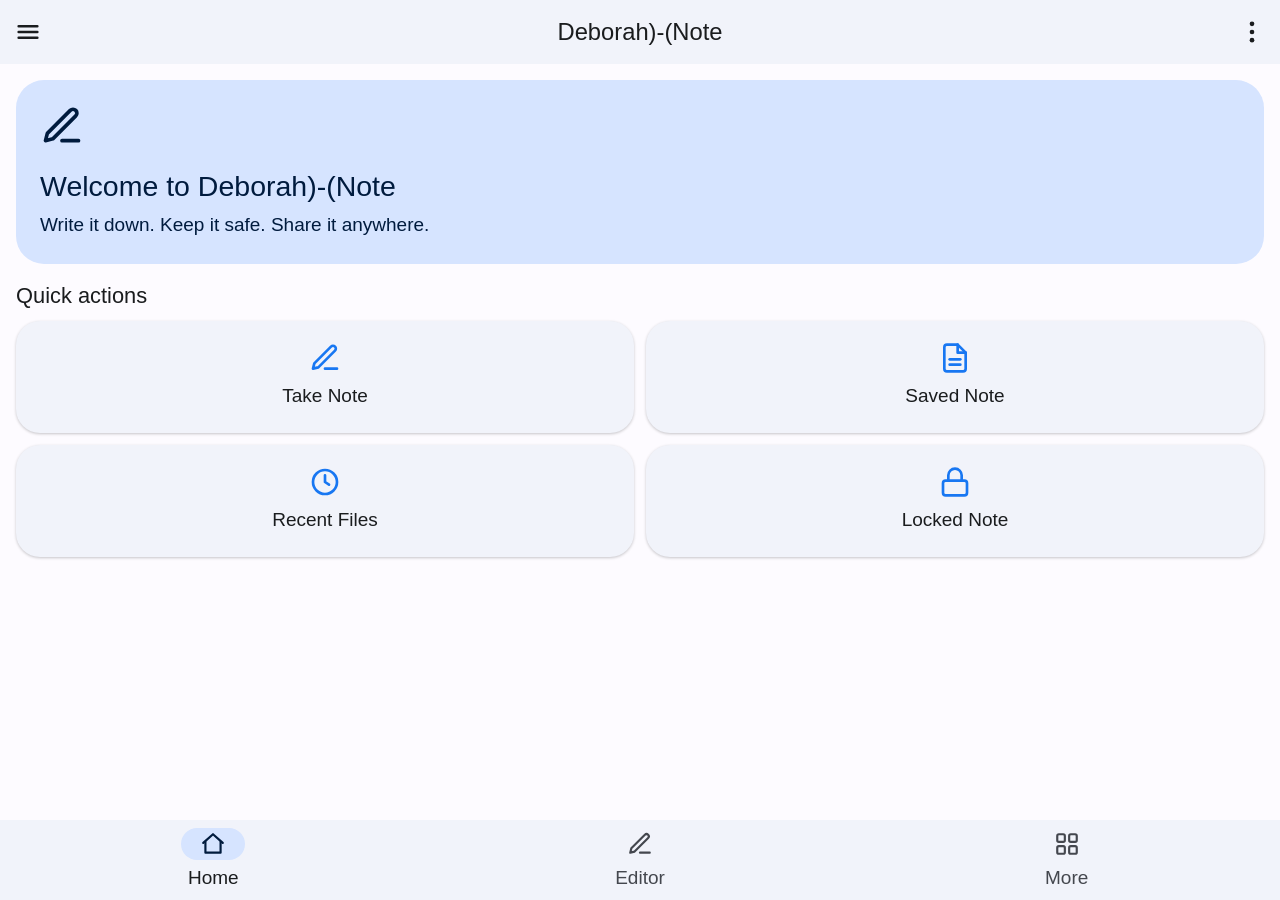
==== index.html @ db205628 "Add files via upload" ====
<!DOCTYPE html>
<html lang="en">
<head>
<meta charset="utf-8">
<meta name="viewport" content="width=device-width,initial-scale=1,viewport-fit=cover,user-scalable=no">
<meta name="theme-color" content="#1877F2">
<link rel="manifest" href="manifest.json">
<link rel="stylesheet" href="styles.css">
<title>Deborah)-(Note</title>
<script>try{var d=document.documentElement;d.dataset.theme=localStorage.getItem('dvn.theme')||'light';d.style.setProperty('--dv-fs',(localStorage.getItem('dvn.fs')||19)+'px')}catch(e){}</script>
</head>
<body>

<header class="dv-top">
  <button class="dv-ib dv-tap" id="dv-menuL" aria-label="Open menu"><svg viewBox="0 0 24 24" fill="none" stroke="currentColor" stroke-width="2.2" stroke-linecap="round" aria-hidden="true"><path d="M4 7h16M4 12h16M4 17h16"/></svg></button>
  <h1 id="dv-title">Deborah)-(Note</h1>
  <button class="dv-ib dv-tap" id="dv-menuR" aria-label="More options"><svg viewBox="0 0 24 24" fill="currentColor" aria-hidden="true"><circle cx="12" cy="5" r="2"/><circle cx="12" cy="12" r="2"/><circle cx="12" cy="19" r="2"/></svg></button>
</header>

<main class="dv-views">
  <section class="dv-view" id="dv-view-home"></section>
  <section class="dv-view" id="dv-view-editor" hidden><p class="dv-none">The Notepad module is not installed.</p></section>
  <section class="dv-view" id="dv-view-more" hidden><p class="dv-none">The More module is not installed.</p></section>
</main>

<nav class="dv-nav" aria-label="Main">
  <button class="dv-nb dv-tap dv-on" data-t="home" aria-current="page"><span class="dv-pill"><svg viewBox="0 0 24 24" fill="none" stroke="currentColor" stroke-width="2" stroke-linecap="round" stroke-linejoin="round" aria-hidden="true"><path d="M3 11l9-8 9 8"/><path d="M5 10v10h14V10"/></svg></span><span>Home</span></button>
  <button class="dv-nb dv-tap" data-t="editor"><span class="dv-pill"><svg viewBox="0 0 24 24" fill="none" stroke="currentColor" stroke-width="2" stroke-linecap="round" stroke-linejoin="round" aria-hidden="true"><path d="M12 20h9"/><path d="M16.5 3.5a2.1 2.1 0 0 1 3 3L7 19l-4 1 1-4z"/></svg></span><span>Editor</span></button>
  <button class="dv-nb dv-tap" data-t="more"><span class="dv-pill"><svg viewBox="0 0 24 24" fill="none" stroke="currentColor" stroke-width="2" stroke-linecap="round" stroke-linejoin="round" aria-hidden="true"><rect x="3" y="3" width="7" height="7" rx="1.5"/><rect x="14" y="3" width="7" height="7" rx="1.5"/><rect x="3" y="14" width="7" height="7" rx="1.5"/><rect x="14" y="14" width="7" height="7" rx="1.5"/></svg></span><span>More</span></button>
</nav>

<aside class="dv-sheet" id="dv-left" role="dialog" aria-modal="true" aria-label="Menu" hidden>
  <div class="dv-top dv-lf"><button class="dv-ib dv-tap dv-bk" aria-label="Back"><svg viewBox="0 0 24 24" fill="none" stroke="currentColor" stroke-width="2.2" stroke-linecap="round" stroke-linejoin="round" aria-hidden="true"><line x1="19" y1="12" x2="5" y2="12"/><polyline points="12 19 5 12 12 5"/></svg></button><h2>Menu</h2></div>
  <div class="dv-body" id="dv-leftB"></div>
</aside>

<aside class="dv-sheet" id="dv-right" role="dialog" aria-modal="true" aria-label="Options" hidden>
  <div class="dv-top dv-lf"><button class="dv-ib dv-tap dv-bk" aria-label="Back"><svg viewBox="0 0 24 24" fill="none" stroke="currentColor" stroke-width="2.2" stroke-linecap="round" stroke-linejoin="round" aria-hidden="true"><line x1="19" y1="12" x2="5" y2="12"/><polyline points="12 19 5 12 12 5"/></svg></button><h2>Options</h2></div>
  <div class="dv-body" id="dv-rightB"></div>
</aside>

<section class="dv-sheet dv-pg" id="dv-page" role="dialog" aria-modal="true" hidden>
  <div class="dv-top dv-lf"><button class="dv-ib dv-tap dv-bk" aria-label="Back"><svg viewBox="0 0 24 24" fill="none" stroke="currentColor" stroke-width="2.2" stroke-linecap="round" stroke-linejoin="round" aria-hidden="true"><line x1="19" y1="12" x2="5" y2="12"/><polyline points="12 19 5 12 12 5"/></svg></button><h2 id="dv-pageT"></h2></div>
  <div class="dv-body dv-pad" id="dv-pageB"></div>
</section>

<div class="dv-scrim" id="dv-ask" role="alertdialog" aria-modal="true" hidden>
  <div class="dv-card"><h3 class="dv-h" id="dv-askT"></h3><p id="dv-askM"></p>
    <div class="dv-acts"><button class="dv-btn dv-o dv-tap" id="dv-askN">Cancel</button><button class="dv-btn dv-tap" id="dv-askY">Confirm</button></div></div>
</div>
<div class="dv-scrim" id="dv-busy" hidden><div class="dv-spin" role="progressbar" aria-label="Working"></div></div>
<div id="dv-toast" role="status" aria-live="polite"></div>

<script src="app.js"></script>
<!-- Independent modules: each is self-contained and can be deleted without breaking the app -->
<script src="notepad.js"></script>
<script src="editor.js"></script>
<script src="more.js"></script>
<script src="cover-page.js"></script>
<script src="computer-block.js"></script>
</body>
</html>
---- styles.css ----
:root{--dv-p:#1877F2;--dv-op:#fff;--dv-pc:#D6E4FF;--dv-opc:#001B3E;--dv-bg:#FDFBFF;--dv-sf:#F1F3FA;--dv-sv:#E1E2EC;--dv-ol:#74777F;--dv-tx:#1A1C1E;--dv-tx2:#44474E;--dv-er:#BA1A1A;--dv-e1:0 1px 3px rgba(0,0,0,.22);--dv-e3:0 6px 16px rgba(0,0,0,.3)}
html[data-theme=dark]{--dv-p:#6AA6FF;--dv-op:#002F65;--dv-pc:#0B2A55;--dv-opc:#D6E4FF;--dv-bg:#000;--dv-sf:#0D0D0D;--dv-sv:#1E1F22;--dv-ol:#8E9199;--dv-tx:#E3E2E6;--dv-tx2:#C4C6D0;--dv-er:#FFB4AB}
*{box-sizing:border-box;-webkit-tap-highlight-color:transparent}
html{font-size:var(--dv-fs,19px)}
html,body{margin:0;width:100dvw;height:100dvh;overflow:hidden;overscroll-behavior:none}
body{display:flex;flex-direction:column;background:var(--dv-bg);color:var(--dv-tx);font-family:Roboto,sans-serif;font-size:1rem;line-height:1.5}
button,input{font:inherit;color:inherit}
button{cursor:pointer}
[hidden]{display:none!important}
h1,h2,h3,p{margin:0}
.dv-tap{user-select:none;-webkit-user-select:none;touch-action:manipulation}
.dv-tap:active{box-shadow:inset 0 0 0 100vmax rgba(128,128,128,.24)}

/* top app bar */
.dv-top{flex-shrink:0;display:flex;align-items:center;justify-content:space-between;background:var(--dv-sf);padding:env(safe-area-inset-top) 4px 0;min-height:calc(64px + env(safe-area-inset-top))}
.dv-top h1{flex:1;text-align:center;font-size:1.25rem;font-weight:500}
.dv-lf h2{flex:1;font-size:1.25rem;font-weight:500;margin-left:4px;overflow:hidden;text-overflow:ellipsis;white-space:nowrap}
.dv-ib{width:48px;height:48px;border:0;border-radius:50%;background:transparent;display:grid;place-items:center;flex:none;padding:0}
.dv-ib svg{width:28px;height:28px}

/* views + navigation bar */
.dv-views{flex:1;min-height:0;position:relative}
.dv-view{position:absolute;top:0;left:0;right:0;bottom:0;overflow:auto}
.dv-none{padding:24px;color:var(--dv-tx2)}
.dv-nav{flex-shrink:0;display:flex;background:var(--dv-sf);padding-bottom:env(safe-area-inset-bottom)}
.dv-nb{flex:1;min-height:80px;border:0;background:none;display:flex;flex-direction:column;align-items:center;justify-content:center;gap:4px;font-weight:500;color:var(--dv-tx2)}
.dv-pill{width:64px;height:32px;border-radius:16px;display:grid;place-items:center}
.dv-pill svg{width:26px;height:26px}
.dv-nb.dv-on{color:var(--dv-tx)}
.dv-nb.dv-on .dv-pill{background:var(--dv-pc);color:var(--dv-opc)}

/* home */
.dv-hero{margin:16px;padding:24px;border-radius:28px;background:var(--dv-pc);color:var(--dv-opc)}
.dv-hero .dv-hi{width:44px;height:44px;margin-bottom:8px}
.dv-hero h2{font-size:1.5rem;font-weight:500}
.dv-hero p{margin-top:4px}
.dv-h{font-size:1.15rem;font-weight:500;margin:20px 0 8px}
.dv-pad{padding:16px}
.dv-hd{margin:8px 16px}
.dv-qa{display:grid;grid-template-columns:1fr 1fr;gap:12px;padding:0 16px 24px}
.dv-qb{min-height:112px;border:0;border-radius:24px;background:var(--dv-sf);box-shadow:var(--dv-e1);display:flex;flex-direction:column;align-items:center;justify-content:center;gap:8px;font-weight:500}
.dv-qb svg{width:32px;height:32px;color:var(--dv-p)}

/* full-screen sheets and pages */
.dv-sheet{position:fixed;top:0;left:0;width:100dvw;height:100dvh;display:flex;flex-direction:column;background:var(--dv-bg);z-index:100}
.dv-pg{z-index:110}
.dv-body{flex:1;overflow:auto;padding-bottom:env(safe-area-inset-bottom)}
.dv-row{display:flex;align-items:center;gap:16px;width:100%;min-height:64px;padding:12px 20px;background:none;border:0;text-align:left}
.dv-row svg{width:28px;height:28px;color:var(--dv-p);flex:none}
.dv-row .dv-chev{margin-left:auto;color:var(--dv-tx2)}
.dv-col{flex-direction:column;align-items:stretch;gap:0}
.dv-line{display:flex;align-items:center;gap:16px}
.dv-line b{margin-left:auto;font-weight:500}
input[type=range]{width:100%;height:48px;accent-color:var(--dv-p)}
.dv-sw{margin-left:auto;flex:none;width:52px;height:32px;border-radius:16px;border:2px solid var(--dv-ol);background:var(--dv-sv);position:relative}
.dv-sw::after{content:"";position:absolute;top:4px;left:4px;width:20px;height:20px;border-radius:50%;background:var(--dv-ol);transition:left .2s}
[aria-checked=true] .dv-sw{background:var(--dv-p);border-color:var(--dv-p)}
[aria-checked=true] .dv-sw::after{left:24px;background:var(--dv-op)}

/* buttons, fields */
.dv-btn{min-height:48px;padding:0 24px;border:0;border-radius:24px;background:var(--dv-p);color:var(--dv-op);font-weight:500}
.dv-o{background:transparent;color:var(--dv-p);border:1px solid var(--dv-ol)}
.dv-d{background:var(--dv-er);color:#fff}
.dv-in{flex:1;min-width:0;min-height:56px;padding:0 16px;border:1px solid var(--dv-ol);border-radius:16px;background:var(--dv-bg);color:var(--dv-tx)}
.dv-in:focus{outline:2px solid var(--dv-p);border-color:var(--dv-p)}
.dv-add{display:flex;gap:8px;align-items:center}

/* dialogs, spinner, toast */
.dv-scrim{position:fixed;top:0;left:0;width:100dvw;height:100dvh;background:rgba(0,0,0,.5);display:grid;place-items:center;padding:24px;z-index:200}
#dv-busy{z-index:250}
.dv-card{width:100%;padding:24px;border-radius:28px;background:var(--dv-sf);box-shadow:var(--dv-e3)}
.dv-card p{color:var(--dv-tx2);margin:8px 0 20px}
.dv-acts{display:flex;justify-content:flex-end;gap:8px}
.dv-spin{width:56px;height:56px;border-radius:50%;border:6px solid var(--dv-sv);border-top-color:var(--dv-p);animation:dvspin 1s linear infinite}
@keyframes dvspin{to{transform:rotate(360deg)}}
#dv-toast{position:fixed;left:0;right:0;top:50%;transform:translateY(-50%);padding:0 24px;text-align:center;pointer-events:none;opacity:0;transition:opacity .2s;z-index:300}
#dv-toast.dv-show{opacity:1}
#dv-toast span{display:inline-block;padding:14px 24px;border-radius:24px;background:#323232;color:#fff;box-shadow:var(--dv-e3)}

/* page content */
.dv-bul{margin:8px 0;padding-left:28px}
.dv-bul li{margin:8px 0}
.dv-todo{display:flex;align-items:center;gap:4px;border-bottom:1px solid var(--dv-sv)}
.dv-todo span{flex:1;padding:8px 0;word-break:break-word}
.dv-todo .dv-dn{text-decoration:line-through;color:var(--dv-tx2)}
.dv-ck.dv-on{color:var(--dv-p)}
.dv-dev{display:flex;flex-direction:column;align-items:center;text-align:center}
.dv-gear{position:relative;width:200px;height:200px;flex:none}
.dv-gear svg{position:absolute;top:0;left:0;width:100%;height:100%;color:var(--dv-p);animation:dvspin 14s linear infinite}
.dv-gear img{position:absolute;top:20px;left:20px;width:160px;height:160px;border-radius:50%;object-fit:cover;background:var(--dv-sv)}
.dv-bio{white-space:pre-line;text-align:left;width:100%;display:-webkit-box;-webkit-line-clamp:4;-webkit-box-orient:vertical;overflow:hidden;margin:8px 0 16px}
.dv-bio.dv-open{display:block}
.dv-socs{display:flex;gap:16px;justify-content:center;margin:24px 0}
.dv-soc{width:64px;height:64px;border:0;border-radius:50%;display:grid;place-items:center;padding:0;flex:none;text-decoration:none}
@media (prefers-reduced-motion:reduce){.dv-gear svg{animation-duration:40s}}
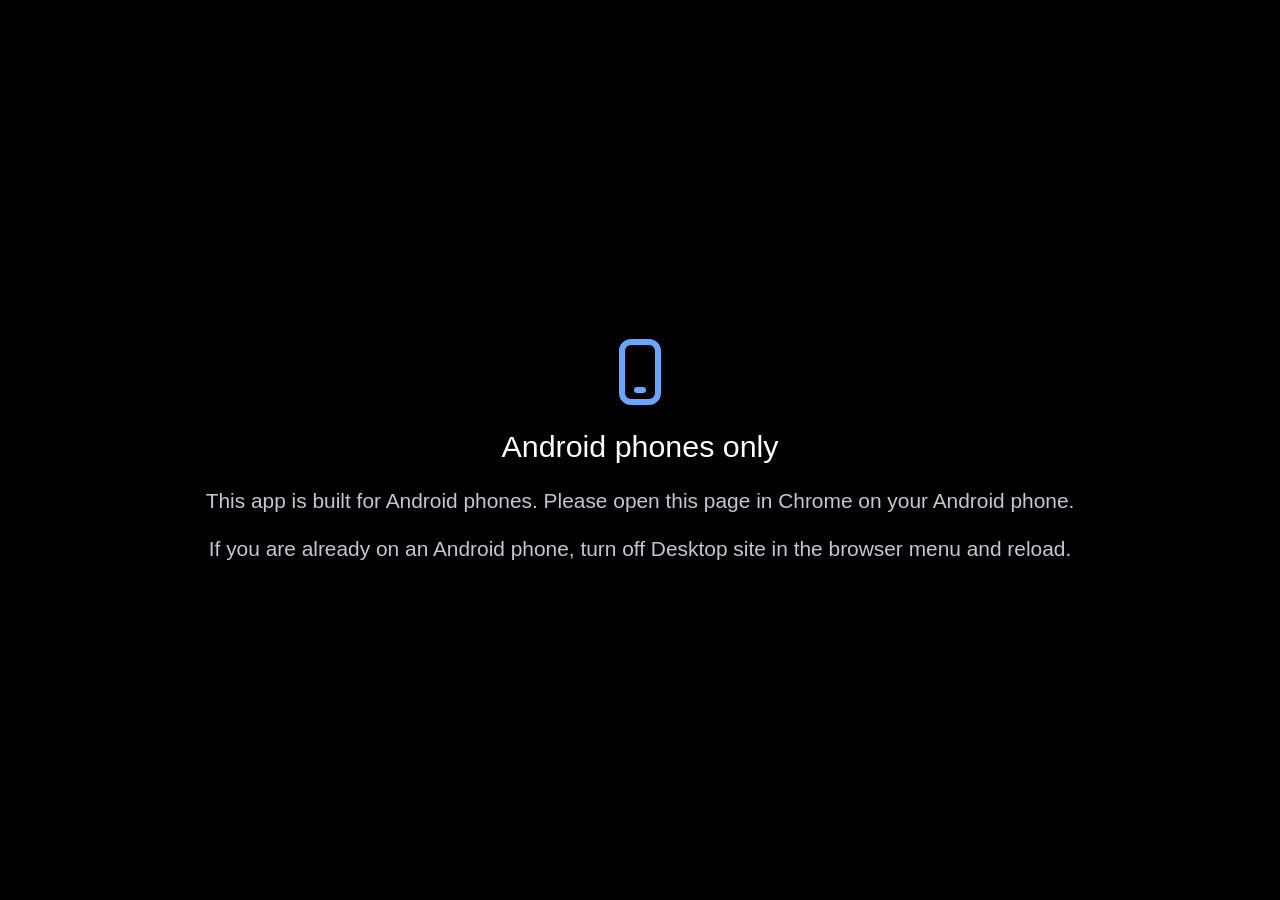
==== commit 9c620cc4: "Add files via upload" ====
--- a/index.html
+++ b/index.html
@@ -4,6 +4,7 @@
 <meta charset="utf-8">
 <meta name="viewport" content="width=device-width,initial-scale=1,viewport-fit=cover,user-scalable=no">
 <meta name="theme-color" content="#1877F2">
+<script>var dvB=location.pathname.replace(/note\/[^/]*\/?$/,"");if(dvB!==location.pathname)document.write('<base href="'+dvB+'">')</script>
 <link rel="manifest" href="manifest.json">
 <link rel="stylesheet" href="styles.css">
 <title>Deborah)-(Note</title>
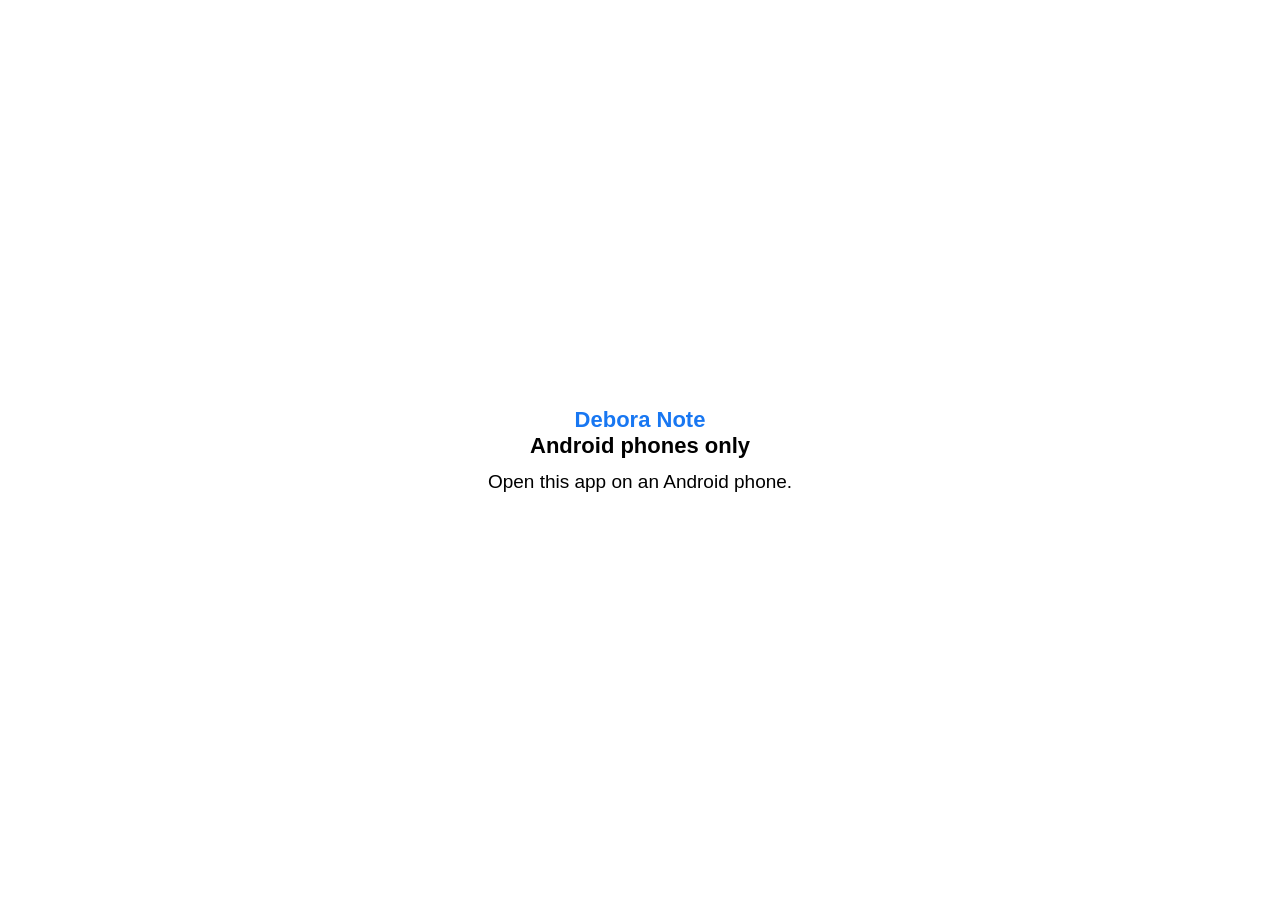
==== commit 9bd1f48f: "Add files via upload" ====
--- a/index.html
+++ b/index.html
@@ -2,62 +2,50 @@
 <html lang="en">
 <head>
 <meta charset="utf-8">
-<meta name="viewport" content="width=device-width,initial-scale=1,viewport-fit=cover,user-scalable=no">
+<meta name="viewport" content="width=device-width, initial-scale=1, viewport-fit=cover">
 <meta name="theme-color" content="#1877F2">
-<script>var dvB=location.pathname.replace(/note\/[^/]*\/?$/,"");if(dvB!==location.pathname)document.write('<base href="'+dvB+'">')</script>
+<title>Debora Note</title>
 <link rel="manifest" href="manifest.json">
+<meta property="og:title" content="Debora Note">
+<meta property="og:description" content="A powerful notepad for Android.">
+<meta property="og:image" content="OG_IMAGE_URL_HERE">
 <link rel="stylesheet" href="styles.css">
-<title>Deborah)-(Note</title>
-<script>try{var d=document.documentElement;d.dataset.theme=localStorage.getItem('dvn.theme')||'light';d.style.setProperty('--dv-fs',(localStorage.getItem('dvn.fs')||19)+'px')}catch(e){}</script>
 </head>
 <body>
+<header class="bar" id="top">
+  <button class="ib" id="btnLeft" aria-label="Menu"></button>
+  <b>Debora Note</b>
+  <button class="ib" id="btnRight" aria-label="More options"></button>
+</header>
+<main id="views">
+  <section class="view on" id="v-home">
+    <div class="hero">
+      <div class="hero-ic" data-ic="edit"></div>
+      <h1>Welcome to Debora Note</h1>
+      <p>Write, save and lock your notes. Simple, private and always with you.</p>
+    </div>
+    <div class="quick">
+      <button class="qa" data-q="take"><i data-ic="edit"></i>Take Note</button>
+      <button class="qa" data-q="saved"><i data-ic="file"></i>Saved Note</button>
+      <button class="qa" data-q="recent"><i data-ic="clock"></i>Recent Files</button>
+      <button class="qa" data-q="locked"><i data-ic="lock"></i>Locked Note</button>
+    </div>
+  </section>
+  <section class="view" id="v-editor"><div id="editorMount"></div></section>
+  <section class="view" id="v-more"><div id="moreMount"></div></section>
+</main>
+<nav class="nav" id="nav">
+  <button class="nb on" data-v="home"><i data-ic="home"></i>Home</button>
+  <button class="nb" data-v="editor"><i data-ic="edit"></i>Editor</button>
+  <button class="nb" data-v="more"><i data-ic="more"></i>More</button>
+</nav>
+<div id="pages"></div>
+<div id="spin" aria-hidden="true"><div class="ring"></div></div>
+<div id="toast" role="status" aria-live="polite"></div>
 
-<header class="dv-top">
-  <button class="dv-ib dv-tap" id="dv-menuL" aria-label="Open menu"><svg viewBox="0 0 24 24" fill="none" stroke="currentColor" stroke-width="2.2" stroke-linecap="round" aria-hidden="true"><path d="M4 7h16M4 12h16M4 17h16"/></svg></button>
-  <h1 id="dv-title">Deborah)-(Note</h1>
-  <button class="dv-ib dv-tap" id="dv-menuR" aria-label="More options"><svg viewBox="0 0 24 24" fill="currentColor" aria-hidden="true"><circle cx="12" cy="5" r="2"/><circle cx="12" cy="12" r="2"/><circle cx="12" cy="19" r="2"/></svg></button>
-</header>
-
-<main class="dv-views">
-  <section class="dv-view" id="dv-view-home"></section>
-  <section class="dv-view" id="dv-view-editor" hidden><p class="dv-none">The Notepad module is not installed.</p></section>
-  <section class="dv-view" id="dv-view-more" hidden><p class="dv-none">The More module is not installed.</p></section>
-</main>
-
-<nav class="dv-nav" aria-label="Main">
-  <button class="dv-nb dv-tap dv-on" data-t="home" aria-current="page"><span class="dv-pill"><svg viewBox="0 0 24 24" fill="none" stroke="currentColor" stroke-width="2" stroke-linecap="round" stroke-linejoin="round" aria-hidden="true"><path d="M3 11l9-8 9 8"/><path d="M5 10v10h14V10"/></svg></span><span>Home</span></button>
-  <button class="dv-nb dv-tap" data-t="editor"><span class="dv-pill"><svg viewBox="0 0 24 24" fill="none" stroke="currentColor" stroke-width="2" stroke-linecap="round" stroke-linejoin="round" aria-hidden="true"><path d="M12 20h9"/><path d="M16.5 3.5a2.1 2.1 0 0 1 3 3L7 19l-4 1 1-4z"/></svg></span><span>Editor</span></button>
-  <button class="dv-nb dv-tap" data-t="more"><span class="dv-pill"><svg viewBox="0 0 24 24" fill="none" stroke="currentColor" stroke-width="2" stroke-linecap="round" stroke-linejoin="round" aria-hidden="true"><rect x="3" y="3" width="7" height="7" rx="1.5"/><rect x="14" y="3" width="7" height="7" rx="1.5"/><rect x="3" y="14" width="7" height="7" rx="1.5"/><rect x="14" y="14" width="7" height="7" rx="1.5"/></svg></span><span>More</span></button>
-</nav>
-
-<aside class="dv-sheet" id="dv-left" role="dialog" aria-modal="true" aria-label="Menu" hidden>
-  <div class="dv-top dv-lf"><button class="dv-ib dv-tap dv-bk" aria-label="Back"><svg viewBox="0 0 24 24" fill="none" stroke="currentColor" stroke-width="2.2" stroke-linecap="round" stroke-linejoin="round" aria-hidden="true"><line x1="19" y1="12" x2="5" y2="12"/><polyline points="12 19 5 12 12 5"/></svg></button><h2>Menu</h2></div>
-  <div class="dv-body" id="dv-leftB"></div>
-</aside>
-
-<aside class="dv-sheet" id="dv-right" role="dialog" aria-modal="true" aria-label="Options" hidden>
-  <div class="dv-top dv-lf"><button class="dv-ib dv-tap dv-bk" aria-label="Back"><svg viewBox="0 0 24 24" fill="none" stroke="currentColor" stroke-width="2.2" stroke-linecap="round" stroke-linejoin="round" aria-hidden="true"><line x1="19" y1="12" x2="5" y2="12"/><polyline points="12 19 5 12 12 5"/></svg></button><h2>Options</h2></div>
-  <div class="dv-body" id="dv-rightB"></div>
-</aside>
-
-<section class="dv-sheet dv-pg" id="dv-page" role="dialog" aria-modal="true" hidden>
-  <div class="dv-top dv-lf"><button class="dv-ib dv-tap dv-bk" aria-label="Back"><svg viewBox="0 0 24 24" fill="none" stroke="currentColor" stroke-width="2.2" stroke-linecap="round" stroke-linejoin="round" aria-hidden="true"><line x1="19" y1="12" x2="5" y2="12"/><polyline points="12 19 5 12 12 5"/></svg></button><h2 id="dv-pageT"></h2></div>
-  <div class="dv-body dv-pad" id="dv-pageB"></div>
-</section>
-
-<div class="dv-scrim" id="dv-ask" role="alertdialog" aria-modal="true" hidden>
-  <div class="dv-card"><h3 class="dv-h" id="dv-askT"></h3><p id="dv-askM"></p>
-    <div class="dv-acts"><button class="dv-btn dv-o dv-tap" id="dv-askN">Cancel</button><button class="dv-btn dv-tap" id="dv-askY">Confirm</button></div></div>
-</div>
-<div class="dv-scrim" id="dv-busy" hidden><div class="dv-spin" role="progressbar" aria-label="Working"></div></div>
-<div id="dv-toast" role="status" aria-live="polite"></div>
-
+<!-- Modules: delete any line and the core keeps working -->
 <script src="app.js"></script>
-<!-- Independent modules: each is self-contained and can be deleted without breaking the app -->
 <script src="notepad.js"></script>
-<script src="editor.js"></script>
-<script src="more.js"></script>
-<script src="cover-page.js"></script>
 <script src="computer-block.js"></script>
 </body>
 </html>
--- a/styles.css
+++ b/styles.css
@@ -1,95 +1,56 @@
-:root{--dv-p:#1877F2;--dv-op:#fff;--dv-pc:#D6E4FF;--dv-opc:#001B3E;--dv-bg:#FDFBFF;--dv-sf:#F1F3FA;--dv-sv:#E1E2EC;--dv-ol:#74777F;--dv-tx:#1A1C1E;--dv-tx2:#44474E;--dv-er:#BA1A1A;--dv-e1:0 1px 3px rgba(0,0,0,.22);--dv-e3:0 6px 16px rgba(0,0,0,.3)}
-html[data-theme=dark]{--dv-p:#6AA6FF;--dv-op:#002F65;--dv-pc:#0B2A55;--dv-opc:#D6E4FF;--dv-bg:#000;--dv-sf:#0D0D0D;--dv-sv:#1E1F22;--dv-ol:#8E9199;--dv-tx:#E3E2E6;--dv-tx2:#C4C6D0;--dv-er:#FFB4AB}
-*{box-sizing:border-box;-webkit-tap-highlight-color:transparent}
-html{font-size:var(--dv-fs,19px)}
-html,body{margin:0;width:100dvw;height:100dvh;overflow:hidden;overscroll-behavior:none}
-body{display:flex;flex-direction:column;background:var(--dv-bg);color:var(--dv-tx);font-family:Roboto,sans-serif;font-size:1rem;line-height:1.5}
-button,input{font:inherit;color:inherit}
-button{cursor:pointer}
-[hidden]{display:none!important}
-h1,h2,h3,p{margin:0}
-.dv-tap{user-select:none;-webkit-user-select:none;touch-action:manipulation}
-.dv-tap:active{box-shadow:inset 0 0 0 100vmax rgba(128,128,128,.24)}
-
-/* top app bar */
-.dv-top{flex-shrink:0;display:flex;align-items:center;justify-content:space-between;background:var(--dv-sf);padding:env(safe-area-inset-top) 4px 0;min-height:calc(64px + env(safe-area-inset-top))}
-.dv-top h1{flex:1;text-align:center;font-size:1.25rem;font-weight:500}
-.dv-lf h2{flex:1;font-size:1.25rem;font-weight:500;margin-left:4px;overflow:hidden;text-overflow:ellipsis;white-space:nowrap}
-.dv-ib{width:48px;height:48px;border:0;border-radius:50%;background:transparent;display:grid;place-items:center;flex:none;padding:0}
-.dv-ib svg{width:28px;height:28px}
-
-/* views + navigation bar */
-.dv-views{flex:1;min-height:0;position:relative}
-.dv-view{position:absolute;top:0;left:0;right:0;bottom:0;overflow:auto}
-.dv-none{padding:24px;color:var(--dv-tx2)}
-.dv-nav{flex-shrink:0;display:flex;background:var(--dv-sf);padding-bottom:env(safe-area-inset-bottom)}
-.dv-nb{flex:1;min-height:80px;border:0;background:none;display:flex;flex-direction:column;align-items:center;justify-content:center;gap:4px;font-weight:500;color:var(--dv-tx2)}
-.dv-pill{width:64px;height:32px;border-radius:16px;display:grid;place-items:center}
-.dv-pill svg{width:26px;height:26px}
-.dv-nb.dv-on{color:var(--dv-tx)}
-.dv-nb.dv-on .dv-pill{background:var(--dv-pc);color:var(--dv-opc)}
-
-/* home */
-.dv-hero{margin:16px;padding:24px;border-radius:28px;background:var(--dv-pc);color:var(--dv-opc)}
-.dv-hero .dv-hi{width:44px;height:44px;margin-bottom:8px}
-.dv-hero h2{font-size:1.5rem;font-weight:500}
-.dv-hero p{margin-top:4px}
-.dv-h{font-size:1.15rem;font-weight:500;margin:20px 0 8px}
-.dv-pad{padding:16px}
-.dv-hd{margin:8px 16px}
-.dv-qa{display:grid;grid-template-columns:1fr 1fr;gap:12px;padding:0 16px 24px}
-.dv-qb{min-height:112px;border:0;border-radius:24px;background:var(--dv-sf);box-shadow:var(--dv-e1);display:flex;flex-direction:column;align-items:center;justify-content:center;gap:8px;font-weight:500}
-.dv-qb svg{width:32px;height:32px;color:var(--dv-p)}
-
-/* full-screen sheets and pages */
-.dv-sheet{position:fixed;top:0;left:0;width:100dvw;height:100dvh;display:flex;flex-direction:column;background:var(--dv-bg);z-index:100}
-.dv-pg{z-index:110}
-.dv-body{flex:1;overflow:auto;padding-bottom:env(safe-area-inset-bottom)}
-.dv-row{display:flex;align-items:center;gap:16px;width:100%;min-height:64px;padding:12px 20px;background:none;border:0;text-align:left}
-.dv-row svg{width:28px;height:28px;color:var(--dv-p);flex:none}
-.dv-row .dv-chev{margin-left:auto;color:var(--dv-tx2)}
-.dv-col{flex-direction:column;align-items:stretch;gap:0}
-.dv-line{display:flex;align-items:center;gap:16px}
-.dv-line b{margin-left:auto;font-weight:500}
-input[type=range]{width:100%;height:48px;accent-color:var(--dv-p)}
-.dv-sw{margin-left:auto;flex:none;width:52px;height:32px;border-radius:16px;border:2px solid var(--dv-ol);background:var(--dv-sv);position:relative}
-.dv-sw::after{content:"";position:absolute;top:4px;left:4px;width:20px;height:20px;border-radius:50%;background:var(--dv-ol);transition:left .2s}
-[aria-checked=true] .dv-sw{background:var(--dv-p);border-color:var(--dv-p)}
-[aria-checked=true] .dv-sw::after{left:24px;background:var(--dv-op)}
-
-/* buttons, fields */
-.dv-btn{min-height:48px;padding:0 24px;border:0;border-radius:24px;background:var(--dv-p);color:var(--dv-op);font-weight:500}
-.dv-o{background:transparent;color:var(--dv-p);border:1px solid var(--dv-ol)}
-.dv-d{background:var(--dv-er);color:#fff}
-.dv-in{flex:1;min-width:0;min-height:56px;padding:0 16px;border:1px solid var(--dv-ol);border-radius:16px;background:var(--dv-bg);color:var(--dv-tx)}
-.dv-in:focus{outline:2px solid var(--dv-p);border-color:var(--dv-p)}
-.dv-add{display:flex;gap:8px;align-items:center}
-
-/* dialogs, spinner, toast */
-.dv-scrim{position:fixed;top:0;left:0;width:100dvw;height:100dvh;background:rgba(0,0,0,.5);display:grid;place-items:center;padding:24px;z-index:200}
-#dv-busy{z-index:250}
-.dv-card{width:100%;padding:24px;border-radius:28px;background:var(--dv-sf);box-shadow:var(--dv-e3)}
-.dv-card p{color:var(--dv-tx2);margin:8px 0 20px}
-.dv-acts{display:flex;justify-content:flex-end;gap:8px}
-.dv-spin{width:56px;height:56px;border-radius:50%;border:6px solid var(--dv-sv);border-top-color:var(--dv-p);animation:dvspin 1s linear infinite}
-@keyframes dvspin{to{transform:rotate(360deg)}}
-#dv-toast{position:fixed;left:0;right:0;top:50%;transform:translateY(-50%);padding:0 24px;text-align:center;pointer-events:none;opacity:0;transition:opacity .2s;z-index:300}
-#dv-toast.dv-show{opacity:1}
-#dv-toast span{display:inline-block;padding:14px 24px;border-radius:24px;background:#323232;color:#fff;box-shadow:var(--dv-e3)}
-
-/* page content */
-.dv-bul{margin:8px 0;padding-left:28px}
-.dv-bul li{margin:8px 0}
-.dv-todo{display:flex;align-items:center;gap:4px;border-bottom:1px solid var(--dv-sv)}
-.dv-todo span{flex:1;padding:8px 0;word-break:break-word}
-.dv-todo .dv-dn{text-decoration:line-through;color:var(--dv-tx2)}
-.dv-ck.dv-on{color:var(--dv-p)}
-.dv-dev{display:flex;flex-direction:column;align-items:center;text-align:center}
-.dv-gear{position:relative;width:200px;height:200px;flex:none}
-.dv-gear svg{position:absolute;top:0;left:0;width:100%;height:100%;color:var(--dv-p);animation:dvspin 14s linear infinite}
-.dv-gear img{position:absolute;top:20px;left:20px;width:160px;height:160px;border-radius:50%;object-fit:cover;background:var(--dv-sv)}
-.dv-bio{white-space:pre-line;text-align:left;width:100%;display:-webkit-box;-webkit-line-clamp:4;-webkit-box-orient:vertical;overflow:hidden;margin:8px 0 16px}
-.dv-bio.dv-open{display:block}
-.dv-socs{display:flex;gap:16px;justify-content:center;margin:24px 0}
-.dv-soc{width:64px;height:64px;border:0;border-radius:50%;display:grid;place-items:center;padding:0;flex:none;text-decoration:none}
-@media (prefers-reduced-motion:reduce){.dv-gear svg{animation-duration:40s}}
+:root{--blue:#1877F2;--bg:#fff;--sf:#F0F2F5;--tx:#000;--sub:#4B4F56;--ol:#D8DADF;--fs:19px}
+[data-theme=dark]{--bg:#18191A;--sf:#242526;--tx:#fff;--sub:#B0B3B8;--ol:#3E4042}
+*{box-sizing:border-box;-webkit-tap-highlight-color:transparent;margin:0;padding:0}
+html{font-size:var(--fs)}
+body{width:100dvw;height:100dvh;display:flex;flex-direction:column;overflow:hidden;background:var(--bg);color:var(--tx);font-family:Roboto,sans-serif;font-size:1rem;overscroll-behavior:none}
+button{font:inherit;color:inherit;border:0;background:none;cursor:pointer}
+.bar{display:flex;align-items:center;gap:8px;flex-shrink:0;padding:8px;background:var(--blue);color:#fff;font-size:1.2rem}
+.bar b{flex:1;text-align:center;font-weight:700}
+.ib{width:48px;height:48px;border-radius:50%;display:flex;align-items:center;justify-content:center;color:inherit;flex-shrink:0}
+.ib:active,.row:active,.qa:active,.nb:active{background:rgba(24,119,242,.2)}
+.bar .ib:active{background:rgba(255,255,255,.25)}
+svg{width:26px;height:26px;fill:none;stroke:currentColor;stroke-width:2;stroke-linecap:round;stroke-linejoin:round}
+#views{flex:1;position:relative;overflow:hidden}
+.view{position:absolute;inset:0;overflow-y:auto;display:none}
+.view.on{display:block}
+.hero{margin:16px;padding:28px 20px;border-radius:28px;background:var(--blue);color:#fff;text-align:center}
+.hero-ic{width:72px;height:72px;margin:0 auto 12px;border-radius:50%;background:rgba(255,255,255,.2);display:flex;align-items:center;justify-content:center}
+.hero-ic svg{width:38px;height:38px}
+.hero h1{font-size:1.4rem;margin-bottom:8px}
+.hero p{font-size:1rem;line-height:1.5}
+.quick{display:grid;grid-template-columns:1fr 1fr;gap:12px;padding:0 16px 16px}
+.qa{display:flex;flex-direction:column;align-items:center;gap:8px;padding:20px 8px;border-radius:24px;background:var(--sf);border:1px solid var(--ol);font-weight:700}
+.qa svg{color:var(--blue);width:32px;height:32px}
+.nav{display:flex;flex-shrink:0;background:var(--sf);border-top:1px solid var(--ol);padding-bottom:env(safe-area-inset-bottom)}
+.nb{flex:1;display:flex;flex-direction:column;align-items:center;gap:2px;padding:8px 0;font-weight:500;color:var(--sub)}
+.nb.on{color:var(--blue);font-weight:700}
+.page{position:fixed;inset:0;width:100dvw;height:100dvh;z-index:100;background:var(--bg);display:flex;flex-direction:column}
+.pbody{flex:1;overflow-y:auto;padding-bottom:24px}
+.row{display:flex;align-items:center;gap:16px;width:100%;padding:18px 20px;border-bottom:1px solid var(--ol);font-weight:500;text-align:left}
+.row svg{color:var(--blue);flex-shrink:0}
+.row span{flex:1}
+.txt{padding:20px;line-height:1.7}
+.txt h2{font-size:1.2rem;margin:0 0 10px}
+.txt p{margin-bottom:14px}
+.sw{width:56px;height:32px;border-radius:16px;background:var(--ol);position:relative;flex:none}
+.sw::after{content:"";position:absolute;top:4px;left:4px;width:24px;height:24px;border-radius:50%;background:#fff;transition:left .15s}
+.sw.on{background:var(--blue)}.sw.on::after{left:28px}
+.btn{display:block;width:calc(100% - 40px);margin:16px 20px;padding:16px;border-radius:16px;background:var(--blue);color:#fff;font-weight:700;text-align:center}
+.btn:active{opacity:.8}
+.dev{text-align:center;padding:24px 20px}
+.ringw{position:relative;width:196px;height:196px;margin:0 auto 16px}
+.gear{position:absolute;inset:0;border-radius:50%;border:8px dotted var(--blue);animation:spin 8s linear infinite}
+.ringw img{position:absolute;top:18px;left:18px;width:160px;height:160px;border-radius:50%;object-fit:cover;background:var(--sf)}
+@keyframes spin{to{transform:rotate(360deg)}}
+.dev h2{font-size:1.3rem}.dev .role{color:var(--sub);margin:4px 0 14px}
+.dev .bio{text-align:left;line-height:1.7}
+.dev .bio p{margin-bottom:12px}
+.dev .bio.clip p:nth-child(n+2){display:none}
+.contacts{display:flex;justify-content:space-between;padding:8px 20px 20px}
+.cb{width:64px;height:64px;border-radius:18px;display:flex;align-items:center;justify-content:center;color:#fff;font-weight:700;font-size:1.3rem}
+#spin{position:fixed;inset:0;z-index:300;display:none;align-items:center;justify-content:center;background:rgba(0,0,0,.25)}
+#spin.on{display:flex}
+.ring{width:56px;height:56px;border-radius:50%;border:6px solid #fff;border-top-color:var(--blue);animation:spin .8s linear infinite}
+#toast{position:fixed;left:20px;right:20px;top:50%;transform:translateY(-50%);z-index:400;text-align:center;pointer-events:none;opacity:0;transition:opacity .2s}
+#toast.on{opacity:1}
+#toast{color:#fff;font-weight:600}
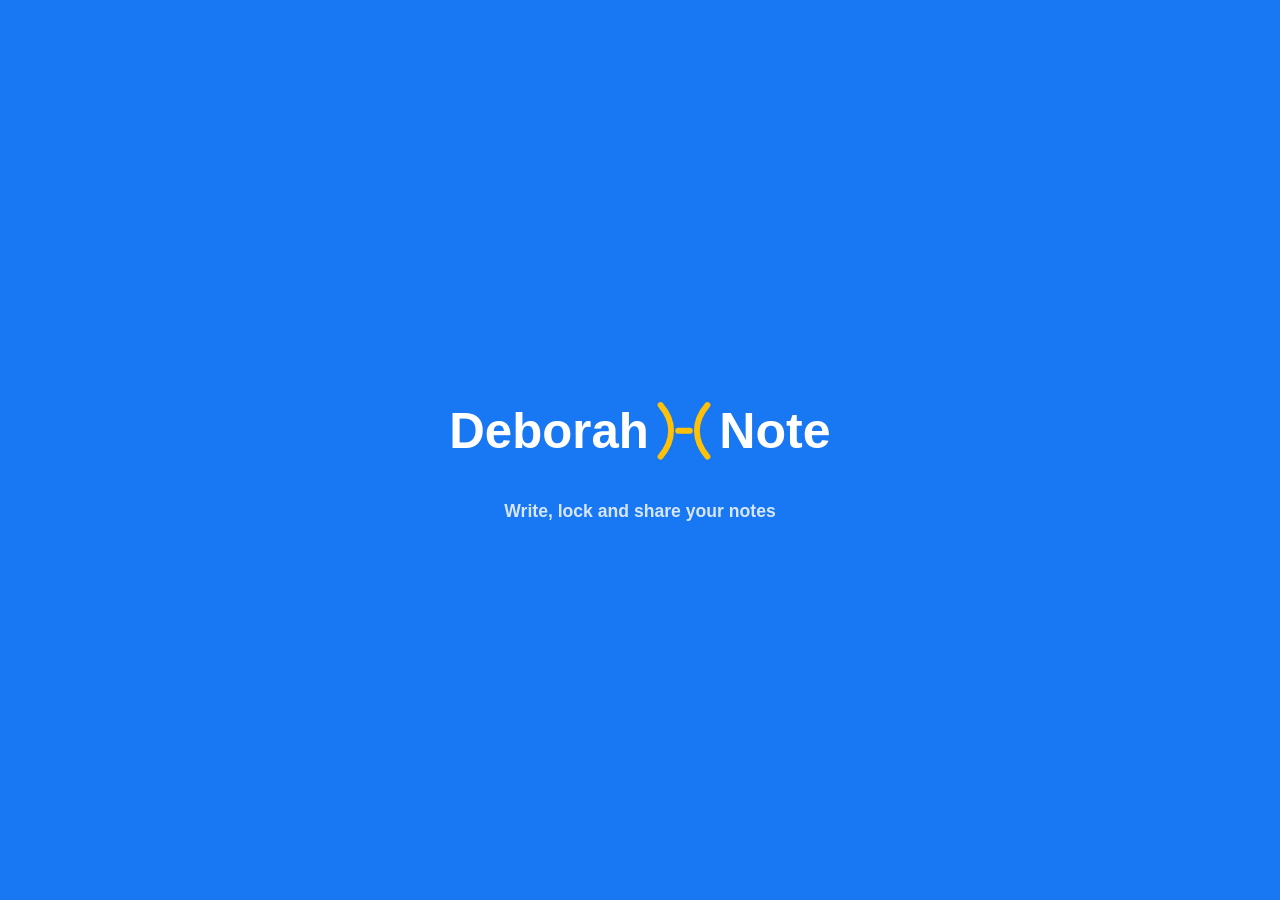
==== commit 4b6f9047: "Add files via upload" ====
--- a/index.html
+++ b/index.html
@@ -2,50 +2,353 @@
 <html lang="en">
 <head>
 <meta charset="utf-8">
+<script>
+/* keeps every file path correct when the page is opened on a clean note address (/note/<title>-<id>) */
+(function () {
+  var p = location.pathname, c = p.indexOf('/note/');
+  var b = document.createElement('base');
+  b.href = location.origin + (c > -1 ? p.slice(0, c + 1) : p.replace(/[^\/]*$/, ''));
+  document.head.insertBefore(b, document.head.firstChild);
+})();
+</script>
 <meta name="viewport" content="width=device-width, initial-scale=1, viewport-fit=cover">
-<meta name="theme-color" content="#1877F2">
-<title>Debora Note</title>
+<meta name="theme-color" content="#1877F2" id="dvThemeMeta">
+<title>Deborah)-(Note</title>
+<meta name="description" content="Write, lock, share and keep your notes.">
+
+<!-- link preview for WhatsApp and Facebook.
+     Replace YOUR-USERNAME and YOUR-REPO with your real address (must be the full https:// address).
+     Keep the same lines in 404.html. -->
+<meta property="og:type" content="website">
+<meta property="og:site_name" content="Deborah)-(Note">
+<meta property="og:title" content="Deborah)-(Note">
+<meta property="og:description" content="Write, lock, share and keep your notes.">
+<meta property="og:url" content="https://YOUR-USERNAME.github.io/YOUR-REPO/">
+<meta property="og:image" content="https://YOUR-USERNAME.github.io/YOUR-REPO/og-image.png">
+<meta property="og:image:width" content="1200">
+<meta property="og:image:height" content="630">
+<meta name="twitter:card" content="summary_large_image">
+
 <link rel="manifest" href="manifest.json">
-<meta property="og:title" content="Debora Note">
-<meta property="og:description" content="A powerful notepad for Android.">
-<meta property="og:image" content="OG_IMAGE_URL_HERE">
-<link rel="stylesheet" href="styles.css">
+<link rel="icon" type="image/png" sizes="192x192" href="icon-192.png">
+<link rel="apple-touch-icon" href="icon-192.png">
+<style>
+/* ===== DV SHELL STYLES ===== */
+:root{
+  --dv-primary:#1877F2;
+  --dv-surface:#FFFFFF;
+  --dv-bg:#F0F2F5;
+  --dv-text:#121212;
+  --dv-text-sub:#5F6368;
+  --dv-border:#E0E0E0;
+  --dv-shadow:0 2px 8px rgba(0,0,0,.12);
+  --dv-shadow-lg:0 12px 40px rgba(0,0,0,.3);
+}
+body[data-theme=dark]{
+  --dv-surface:#000000;
+  --dv-bg:#121212;
+  --dv-text:#FFFFFF;
+  --dv-text-sub:#B0B0B0;
+  --dv-border:#2A2A2A;
+  --dv-shadow:0 2px 8px rgba(0,0,0,.6);
+}
+*{box-sizing:border-box;-webkit-tap-highlight-color:transparent}
+html,body{margin:0;height:100%;background:var(--dv-surface);color:var(--dv-text);font-family:Roboto,"Segoe UI",Arial,sans-serif;overflow:hidden}
+button{font-family:inherit}
+.dv-icon-btn{width:48px;height:48px;border:0;border-radius:50%;background:transparent;display:flex;align-items:center;justify-content:center;cursor:pointer;flex-shrink:0}
+.dv-icon-btn:active{background:rgba(255,255,255,.2)}
+/* the notepad module was designed with this rule; keep it identical */
+.dv-np *,.dv-np-dlg *{color:inherit;font-size:inherit}
+
+.dv-app{position:fixed;inset:0;height:100dvh;display:flex;flex-direction:column;background:var(--dv-surface)}
+.dv-top{background:var(--dv-primary);color:#fff;display:flex;align-items:center;gap:4px;padding:8px 6px;padding-top:calc(8px + env(safe-area-inset-top,0px));flex-shrink:0}
+.dv-top .dv-icon-btn{color:#fff}
+.dv-top h1{flex:1;margin:0;text-align:center;font-size:1.35rem;font-weight:700;overflow:hidden;text-overflow:ellipsis;white-space:nowrap}
+.dv-main{flex:1;overflow-y:auto;padding:16px}
+.dv-card{background:var(--dv-bg);border-radius:20px;padding:20px;box-shadow:var(--dv-shadow)}
+.dv-card h2{margin:0 0 8px;font-size:1.4rem}
+.dv-card p{margin:0;font-size:1.1rem;line-height:1.5;color:var(--dv-text-sub)}
+.dv-h{margin:24px 4px 12px;font-size:1.15rem;font-weight:700}
+.dv-grid{display:grid;grid-template-columns:1fr 1fr;gap:12px}
+.dv-tile{background:var(--dv-bg);border:1px solid var(--dv-border);border-radius:20px;padding:16px 12px;display:flex;flex-direction:column;align-items:center;justify-content:center;gap:8px;text-align:center;cursor:pointer;min-height:110px;color:var(--dv-text);font-size:1.15rem;font-weight:600}
+.dv-tile:active{border-color:var(--dv-primary);background:rgba(24,119,242,.15)}
+.dv-tile svg{width:32px;height:32px;color:var(--dv-primary)}
+.dv-empty{grid-column:1/-1;padding:24px 8px;text-align:center;color:var(--dv-text-sub);font-size:1.05rem}
+.dv-bottom{display:flex;background:var(--dv-bg);border-top:1px solid var(--dv-border);padding-bottom:env(safe-area-inset-bottom,0px);flex-shrink:0}
+.dv-tab{flex:1;display:flex;flex-direction:column;align-items:center;gap:4px;padding:10px 4px 12px;border:0;background:transparent;color:var(--dv-text-sub);font-size:1rem;font-weight:600;cursor:pointer}
+.dv-tab span.dv-pill{display:flex;align-items:center;justify-content:center;width:64px;height:32px;border-radius:16px}
+.dv-tab.dv-on{color:var(--dv-text)}
+.dv-tab.dv-on span.dv-pill{background:rgba(24,119,242,.2);color:var(--dv-primary)}
+
+/* full-screen side panels (100dvh) */
+.dv-panel{position:fixed;inset:0;height:100dvh;z-index:5000;background:var(--dv-surface);display:flex;flex-direction:column;visibility:hidden;transition:transform .25s ease,visibility .25s}
+.dv-left{transform:translateX(-100%)}
+.dv-right{transform:translateX(100%)}
+.dv-panel.dv-on{transform:translateX(0);visibility:visible}
+.dv-pbar{background:var(--dv-primary);color:#fff;display:flex;align-items:center;gap:8px;padding:8px 6px;padding-top:calc(8px + env(safe-area-inset-top,0px));font-size:1.3rem;font-weight:700;flex-shrink:0}
+.dv-pbar .dv-icon-btn{color:#fff}
+.dv-plist{flex:1;overflow-y:auto}
+.dv-row{display:flex;align-items:center;gap:16px;width:100%;padding:20px 18px;border:0;border-bottom:1px solid var(--dv-border);background:var(--dv-surface);color:var(--dv-text);font-size:1.2rem;font-weight:700;text-align:left;cursor:pointer}
+.dv-row:active{background:var(--dv-bg)}
+.dv-row svg{color:var(--dv-primary);flex-shrink:0}
+.dv-row[hidden]{display:none}
+.dv-switch{margin-left:auto;width:52px;height:30px;border-radius:15px;background:var(--dv-border);position:relative;flex-shrink:0;transition:background .2s}
+.dv-switch::after{content:"";position:absolute;top:3px;left:3px;width:24px;height:24px;border-radius:50%;background:#fff;box-shadow:0 1px 3px rgba(0,0,0,.4);transition:transform .2s}
+body[data-theme=dark] .dv-switch{background:var(--dv-primary)}
+body[data-theme=dark] .dv-switch::after{transform:translateX(22px)}
+.dv-foot{padding:20px 18px;color:var(--dv-text-sub);font-size:1rem}
+.dv-pempty{padding:28px 18px;color:var(--dv-text-sub);font-size:1.05rem;line-height:1.5}
+
+/* centre toast */
+.dv-toast{position:fixed;left:20px;right:20px;top:50%;transform:translateY(-50%);z-index:20000;text-align:center;pointer-events:none;opacity:0;transition:opacity .2s}
+.dv-toast.dv-on{opacity:1}
+.dv-toast span{display:inline-block;background:#121212;color:#fff;padding:14px 22px;border-radius:16px;font-size:1.15rem;font-weight:600;box-shadow:0 8px 24px rgba(0,0,0,.35);border:1px solid #333}
+
+/* animated logo splash */
+.dvs-splash{position:fixed;inset:0;z-index:30000;background:#1877F2;display:flex;flex-direction:column;align-items:center;justify-content:center;gap:18px;transition:opacity .45s}
+.dvs-splash.dvs-out{opacity:0;pointer-events:none}
+.dvs-logo{width:min(86vw,440px);height:auto;overflow:visible}
+.dvs-tag{color:#D6E6FF;font-size:1.1rem;font-weight:600;animation:dvsU .6s 1.2s both}
+.dvs-w{font-family:Roboto,"Segoe UI",Arial,sans-serif;font-weight:800;font-size:84px;fill:#fff}
+.dvs-m{fill:none;stroke:#FFC107;stroke-width:10;stroke-linecap:round}
+.dvs-w1{animation:dvsL .8s .3s cubic-bezier(.2,.8,.2,1) both}
+.dvs-w2{animation:dvsR .8s .55s cubic-bezier(.2,.8,.2,1) both}
+.dvs-pl{animation:dvsL .7s cubic-bezier(.2,.8,.2,1) both}
+.dvs-pr{animation:dvsR .7s cubic-bezier(.2,.8,.2,1) both}
+.dvs-dash{stroke-dasharray:100;animation:dvsD .45s .65s ease-out both}
+.dvs-mark{animation:dvsP 1.4s 1.5s ease-in-out 2}
+@keyframes dvsL{from{opacity:0;transform:translateX(-60px)}to{opacity:1;transform:none}}
+@keyframes dvsR{from{opacity:0;transform:translateX(60px)}to{opacity:1;transform:none}}
+@keyframes dvsD{from{stroke-dashoffset:100}to{stroke-dashoffset:0}}
+@keyframes dvsU{from{opacity:0;transform:translateY(14px)}to{opacity:1;transform:none}}
+@keyframes dvsP{0%,100%{opacity:1}50%{opacity:.5}}
+@media (prefers-reduced-motion:reduce){.dvs-splash *{animation:none!important}}
+</style>
 </head>
 <body>
-<header class="bar" id="top">
-  <button class="ib" id="btnLeft" aria-label="Menu"></button>
-  <b>Debora Note</b>
-  <button class="ib" id="btnRight" aria-label="More options"></button>
-</header>
-<main id="views">
-  <section class="view on" id="v-home">
-    <div class="hero">
-      <div class="hero-ic" data-ic="edit"></div>
-      <h1>Welcome to Debora Note</h1>
-      <p>Write, save and lock your notes. Simple, private and always with you.</p>
-    </div>
-    <div class="quick">
-      <button class="qa" data-q="take"><i data-ic="edit"></i>Take Note</button>
-      <button class="qa" data-q="saved"><i data-ic="file"></i>Saved Note</button>
-      <button class="qa" data-q="recent"><i data-ic="clock"></i>Recent Files</button>
-      <button class="qa" data-q="locked"><i data-ic="lock"></i>Locked Note</button>
-    </div>
-  </section>
-  <section class="view" id="v-editor"><div id="editorMount"></div></section>
-  <section class="view" id="v-more"><div id="moreMount"></div></section>
-</main>
-<nav class="nav" id="nav">
-  <button class="nb on" data-v="home"><i data-ic="home"></i>Home</button>
-  <button class="nb" data-v="editor"><i data-ic="edit"></i>Editor</button>
-  <button class="nb" data-v="more"><i data-ic="more"></i>More</button>
-</nav>
-<div id="pages"></div>
-<div id="spin" aria-hidden="true"><div class="ring"></div></div>
-<div id="toast" role="status" aria-live="polite"></div>
-
-<!-- Modules: delete any line and the core keeps working -->
-<script src="app.js"></script>
+
+<div class="dvs-splash" id="dvSplash" aria-hidden="true">
+  <svg class="dvs-logo" viewBox="0 0 750 180" xmlns="http://www.w3.org/2000/svg">
+    <text class="dvs-w dvs-w1" x="50" y="120" textLength="340" lengthAdjust="spacingAndGlyphs">Deborah</text>
+    <g class="dvs-mark">
+      <path class="dvs-m dvs-pl" d="M410 46 C434 74 434 106 410 134"/>
+      <path class="dvs-m dvs-dash" pathLength="100" d="M440 90 L460 90"/>
+      <path class="dvs-m dvs-pr" d="M490 46 C466 74 466 106 490 134"/>
+    </g>
+    <text class="dvs-w dvs-w2" x="510" y="120" textLength="190" lengthAdjust="spacingAndGlyphs">Note</text>
+  </svg>
+  <div class="dvs-tag">Write, lock and share your notes</div>
+</div>
+<script>
+/* launch splash: skipped when a note link is opened so the note shows at once */
+(function () {
+  var s = document.getElementById('dvSplash'); if (!s) return;
+  if (location.pathname.indexOf('/note/') > -1 || /^\?\/note\//.test(location.search)) { s.remove(); return; }
+  setTimeout(function () { s.classList.add('dvs-out'); setTimeout(function () { s.remove(); }, 500); }, 2000);
+})();
+</script>
+
+<div class="dv-app" id="dvApp">
+  <header class="dv-top">
+    <button class="dv-icon-btn" id="dvBtnLeft" aria-label="Menu"><svg width="26" height="26" viewBox="0 0 24 24" fill="none" stroke="currentColor" stroke-width="2.4" stroke-linecap="round"><line x1="3" y1="6" x2="21" y2="6"/><line x1="3" y1="12" x2="21" y2="12"/><line x1="3" y1="18" x2="21" y2="18"/></svg></button>
+    <h1 id="dvTitle"></h1>
+    <button class="dv-icon-btn" id="dvBtnRight" aria-label="Tools"><svg width="26" height="26" viewBox="0 0 24 24" fill="currentColor"><circle cx="12" cy="5" r="2"/><circle cx="12" cy="12" r="2"/><circle cx="12" cy="19" r="2"/></svg></button>
+  </header>
+
+  <main class="dv-main" id="dvHome">
+    <section class="dv-card"><h2 id="dvWelcome"></h2><p id="dvWelcomeText"></p></section>
+    <h3 class="dv-h">Quick actions</h3>
+    <div class="dv-grid" id="dvQuick"></div>
+  </main>
+
+  <nav class="dv-bottom">
+    <button class="dv-tab dv-on" data-dvtab="home"><span class="dv-pill"><svg width="26" height="26" viewBox="0 0 24 24" fill="none" stroke="currentColor" stroke-width="2" stroke-linecap="round" stroke-linejoin="round"><path d="M3 9l9-7 9 7v11a2 2 0 0 1-2 2H5a2 2 0 0 1-2-2z"/><polyline points="9 22 9 12 15 12 15 22"/></svg></span>Home</button>
+    <button class="dv-tab" data-dvtab="editor"><span class="dv-pill"><svg width="26" height="26" viewBox="0 0 24 24" fill="none" stroke="currentColor" stroke-width="2" stroke-linecap="round" stroke-linejoin="round"><path d="M12 20h9"/><path d="M16.5 3.5a2.121 2.121 0 0 1 3 3L7 19l-4 1 1-4L16.5 3.5z"/></svg></span>Editor</button>
+    <button class="dv-tab" data-dvtab="more"><span class="dv-pill"><svg width="26" height="26" viewBox="0 0 24 24" fill="none" stroke="currentColor" stroke-width="2" stroke-linecap="round" stroke-linejoin="round"><rect x="3" y="3" width="7" height="7" rx="1"/><rect x="14" y="3" width="7" height="7" rx="1"/><rect x="3" y="14" width="7" height="7" rx="1"/><rect x="14" y="14" width="7" height="7" rx="1"/></svg></span>More</button>
+  </nav>
+</div>
+
+<!-- left menu -->
+<div class="dv-panel dv-left" id="dvLeft">
+  <div class="dv-pbar"><button class="dv-icon-btn" id="dvLeftBack" aria-label="Close"><svg width="24" height="24" viewBox="0 0 24 24" fill="none" stroke="currentColor" stroke-width="2" stroke-linecap="round" stroke-linejoin="round"><line x1="19" y1="12" x2="5" y2="12"/><polyline points="12 19 5 12 12 5"/></svg></button><span id="dvLeftTitle">Menu</span></div>
+  <div class="dv-plist">
+    <button class="dv-row" id="dvThemeRow" role="switch" aria-checked="false"><svg width="24" height="24" viewBox="0 0 24 24" fill="none" stroke="currentColor" stroke-width="2" stroke-linecap="round" stroke-linejoin="round"><path d="M21 12.79A9 9 0 1 1 11.21 3 7 7 0 0 0 21 12.79z"/></svg>Dark mode<span class="dv-switch"></span></button>
+    <button class="dv-row" id="dvInstallRow" hidden><svg width="24" height="24" viewBox="0 0 24 24" fill="none" stroke="currentColor" stroke-width="2" stroke-linecap="round" stroke-linejoin="round"><path d="M21 15v4a2 2 0 0 1-2 2H5a2 2 0 0 1-2-2v-4"/><polyline points="7 10 12 15 17 10"/><line x1="12" y1="15" x2="12" y2="3"/></svg>Install app</button>
+    <div class="dv-foot" id="dvVersion"></div>
+  </div>
+</div>
+
+<!-- right menu: features add themselves here through DV.addNavItem -->
+<div class="dv-panel dv-right" id="dvRight">
+  <div class="dv-pbar"><button class="dv-icon-btn" id="dvRightBack" aria-label="Close"><svg width="24" height="24" viewBox="0 0 24 24" fill="none" stroke="currentColor" stroke-width="2" stroke-linecap="round" stroke-linejoin="round"><line x1="19" y1="12" x2="5" y2="12"/><polyline points="12 19 5 12 12 5"/></svg></button><span>Tools</span></div>
+  <div class="dv-plist" id="dvNavList"></div>
+</div>
+
+<div class="dv-toast" id="dvToast" role="status" aria-live="polite"></div>
+
+<script>
+/* =====================================================================
+   DV SHELL - the host app for the Notepad module.
+   Provides window.DV (toast, route, openRoute, closeRoute, addNavItem,
+   addQuickAction), the right menu, quick actions, theme and the
+   Android Back handling. Features plug in and talk to it only through DV.
+   ===================================================================== */
+var dvConfig = {
+  appName: 'Deborah)-(Note',
+  version: 'v1.0',
+  themeColor: '#1877F2',
+  welcomeTitle: 'Welcome',
+  welcomeText: 'Write, lock, share and keep your notes. Open the Editor to start.'
+};
+
+(function () {
+  var $ = function (id) { return document.getElementById(id); };
+  /* ----- names from the config ----- */
+  document.title = dvConfig.appName;
+  $('dvTitle').textContent = dvConfig.appName;
+  $('dvWelcome').textContent = dvConfig.welcomeTitle;
+  $('dvWelcomeText').textContent = dvConfig.welcomeText;
+  $('dvVersion').textContent = dvConfig.appName + ' ' + dvConfig.version;
+
+  /* ----- theme ----- */
+  function dvSetTheme(t) {
+    document.body.setAttribute('data-theme', t);
+    $('dvThemeRow').setAttribute('aria-checked', t === 'dark' ? 'true' : 'false');
+    $('dvThemeMeta').setAttribute('content', t === 'dark' ? '#000000' : dvConfig.themeColor);
+    try { localStorage.setItem('dv_theme', t); } catch (e) {}
+  }
+  var dvSaved = null;
+  try { dvSaved = localStorage.getItem('dv_theme'); } catch (e) {}
+  dvSetTheme(dvSaved === 'dark' ? 'dark' : 'light');
+  $('dvThemeRow').addEventListener('click', function () {
+    dvSetTheme(document.body.getAttribute('data-theme') === 'dark' ? 'light' : 'dark');
+  });
+
+  /* ----- toast ----- */
+  var dvTT = 0;
+  function dvToast(m) {
+    var t = $('dvToast');
+    t.innerHTML = '<span></span>'; t.firstChild.textContent = m;
+    t.classList.add('dv-on'); clearTimeout(dvTT);
+    dvTT = setTimeout(function () { t.classList.remove('dv-on'); }, 1800);
+  }
+
+  /* ----- Android Back: side panels and routes ----- */
+  var dvRoutes = {}, dvActive = null, dvPanel = null, dvPend = null, dvClosing = false;
+  function dvTab(k) {
+    document.querySelectorAll('[data-dvtab]').forEach(function (b) { b.classList.toggle('dv-on', b.getAttribute('data-dvtab') === k); });
+  }
+  function dvOpenPanel(id) {
+    if (dvPanel || dvActive) return;
+    dvPanel = id; $(id).classList.add('dv-on');
+    history.pushState({ dvp: id }, '');
+  }
+  function dvClosePanel(then) {
+    if (!dvPanel) { if (then) then(); return; }
+    if (dvClosing) return;
+    dvClosing = true; dvPend = then || null;
+    history.back();
+  }
+  window.addEventListener('popstate', function () {
+    if (dvPanel) {
+      dvClosing = false;
+      $(dvPanel).classList.remove('dv-on'); dvPanel = null; dvTab('home');
+      var p = dvPend; dvPend = null; if (p) p();
+      return;
+    }
+    if (dvActive) {
+      var r = dvRoutes[dvActive]; dvActive = null;
+      if (r && r.close) r.close();
+      dvTab('home');
+    }
+  });
+
+  /* ----- quick actions (home screen) ----- */
+  var dvQuick = [];
+  function dvRenderQuick() {
+    var box = $('dvQuick');
+    if (!dvQuick.length) { box.innerHTML = '<div class="dv-empty">No quick actions yet.</div>'; return; }
+    box.innerHTML = '';
+    dvQuick.slice().sort(function (a, b) { return (a.order || 0) - (b.order || 0); }).forEach(function (q) {
+      var b = document.createElement('button');
+      b.className = 'dv-tile';
+      b.innerHTML = '<svg viewBox="0 0 24 24" fill="none" stroke="currentColor" stroke-width="2" stroke-linecap="round" stroke-linejoin="round">' + (q.icon || '') + '</svg><span></span>';
+      b.lastChild.textContent = q.label;
+      b.addEventListener('click', function () { window.DV.openRoute(q.route); });
+      box.appendChild(b);
+    });
+  }
+  dvRenderQuick();
+
+  /* ----- right menu list ----- */
+  function dvNavEmpty() {
+    var list = $('dvNavList');
+    var has = list.querySelector('.dv-row');
+    var e = $('dvNavNone');
+    if (has && e) e.remove();
+    if (!has && !e) { list.innerHTML = '<div class="dv-pempty" id="dvNavNone">Nothing here yet.</div>'; }
+  }
+  dvNavEmpty();
+
+  /* ----- the DV API features plug into ----- */
+  window.DV = {
+    toast: dvToast,
+    route: function (name, cfg) { dvRoutes[name] = cfg; },
+    openRoute: function (name) {
+      var r = dvRoutes[name];
+      if (!r) { dvToast('This feature is not available'); return; }
+      if (dvActive) return;
+      dvActive = name; r.open();
+      history.pushState({ dvx: name }, '');
+    },
+    closeRoute: function () { if (dvActive) history.back(); },
+    addNavItem: function (o) {
+      var b = document.createElement('button');
+      b.id = o.id; b.className = 'dv-row'; b.innerHTML = o.html;
+      b.addEventListener('click', function () { dvClosePanel(function () { window.DV.openRoute(o.key); }); });
+      $('dvNavList').appendChild(b);
+      dvNavEmpty();
+    },
+    addQuickAction: function (o) { dvQuick.push(o); dvRenderQuick(); }
+  };
+
+  /* ----- buttons and tabs ----- */
+  $('dvBtnLeft').addEventListener('click', function () { dvOpenPanel('dvLeft'); });
+  $('dvBtnRight').addEventListener('click', function () { dvOpenPanel('dvRight'); });
+  $('dvLeftBack').addEventListener('click', function () { dvClosePanel(); });
+  $('dvRightBack').addEventListener('click', function () { dvClosePanel(); });
+  document.querySelectorAll('[data-dvtab]').forEach(function (b) {
+    b.addEventListener('click', function () {
+      var k = b.getAttribute('data-dvtab');
+      if (k === 'home') { dvClosePanel(); dvTab('home'); }
+      else if (k === 'editor') { window.DV.openRoute('notepad'); }
+      else if (k === 'more') { dvOpenPanel('dvRight'); }
+    });
+  });
+
+  /* ----- install app (belongs to the app, not to notes) ----- */
+  var dvInstallEv = null;
+  var dvStandalone = window.matchMedia && window.matchMedia('(display-mode: standalone)').matches;
+  window.addEventListener('beforeinstallprompt', function (e) {
+    e.preventDefault(); dvInstallEv = e;
+    if (!dvStandalone) $('dvInstallRow').hidden = false;
+  });
+  window.addEventListener('appinstalled', function () { dvInstallEv = null; $('dvInstallRow').hidden = true; dvToast('App installed'); });
+  $('dvInstallRow').addEventListener('click', function () {
+    var ev = dvInstallEv; if (!ev) return;
+    dvInstallEv = null; $('dvInstallRow').hidden = true;
+    ev.prompt();
+  });
+})();
+</script>
+
+<!-- the Notepad module plugs into the shell above (it also holds the note links and reader) -->
 <script src="notepad.js"></script>
-<script src="computer-block.js"></script>
+<script>
+/* offline support: sw.js (works on https and on localhost) */
+if ('serviceWorker' in navigator && (location.protocol === 'https:' || location.hostname === 'localhost')) {
+  window.addEventListener('load', function () { navigator.serviceWorker.register('sw.js').catch(function () {}); });
+}
+</script>
 </body>
 </html>
